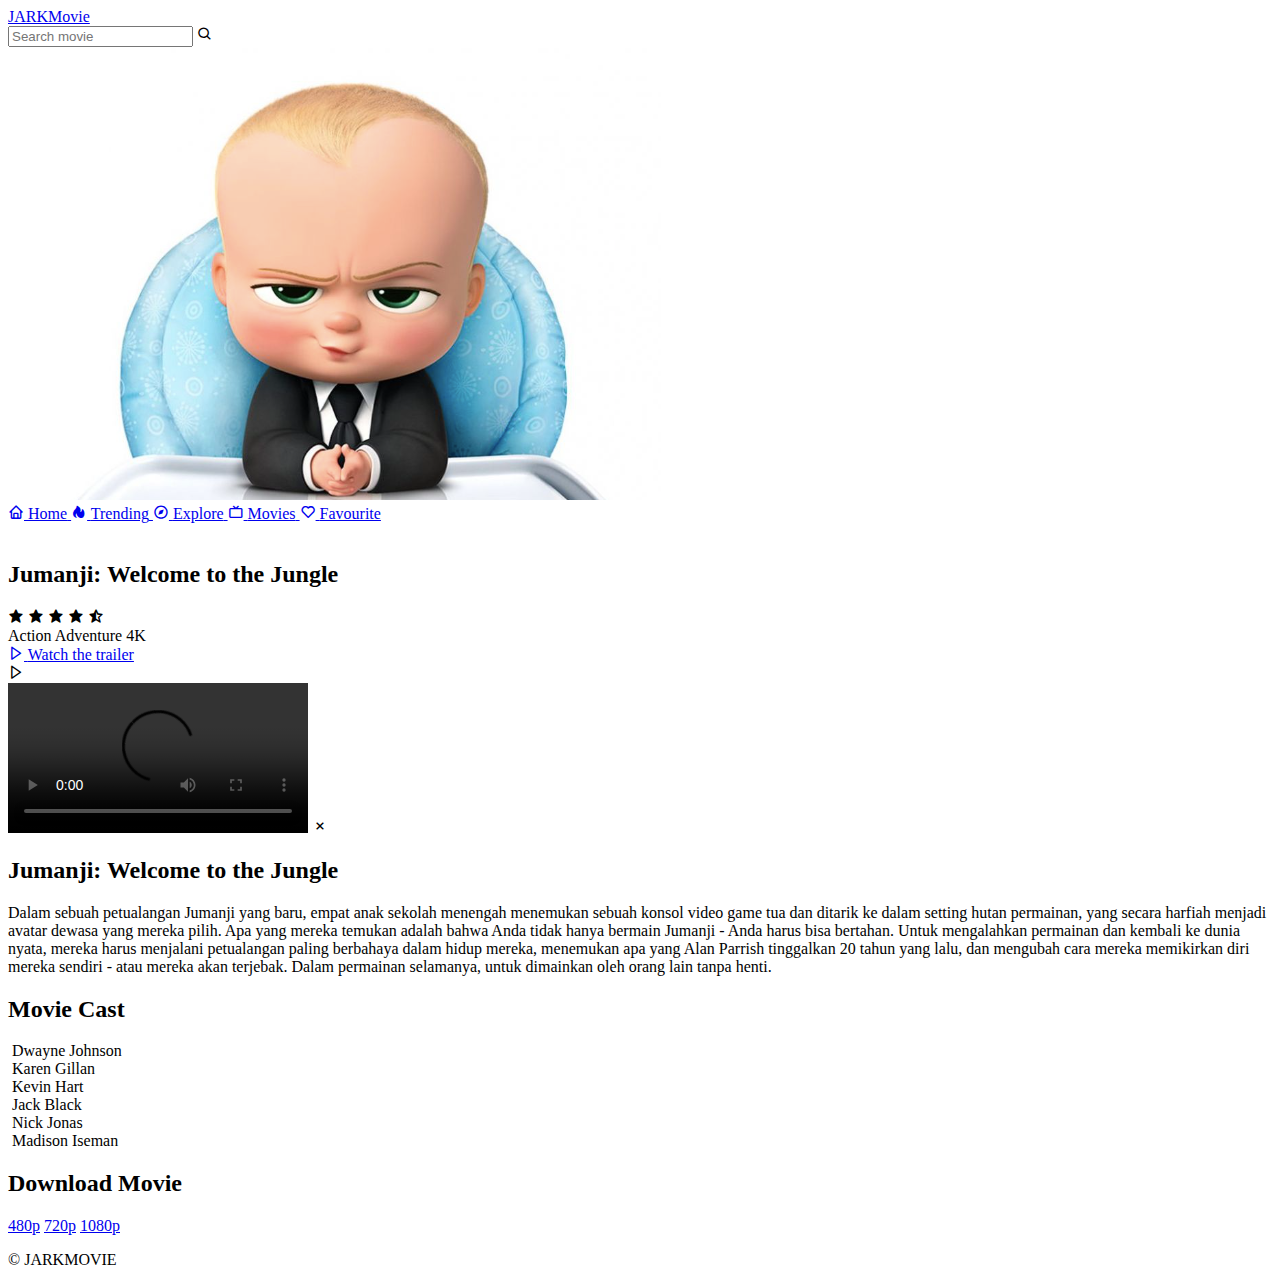
==== moviepage.html @ 7f8a7d03 "Tambahkan Moviepage" ====
<!DOCTYPE html>
<html lang="en">
<head>
    <meta charset="UTF-8">
    <meta name="viewport" content="width=device-width, initial-scale=1.0">
    <title>Jumanji: Welcome to the Jungle</title>

    <link rel="stylesheet" href="style.css">
    <link rel="shortcut icon" href="img/fav-icon.png" type="image/x-icon">
    <link href='https://unpkg.com/boxicons@2.1.4/css/boxicons.min.css' rel='stylesheet'>
</head>
<body>
    <header>
        <div class="nav container">
            <a href="uts.html" class="logo">
                JARK<span>Movie</span>
            </a>

            <div class="search-box">
                <input type="search" name="" id="search-input" placeholder="Search movie">
                <i class='bx bx-search' ></i>
            </div>
            <a href="#" class="user">
                <img src="img/user1.jpg" alt="" class="user-img">
            </a>

            <div class="navbar">
                <a href="uts.html" class="nav-link nav-active">
                    <i class='bx bx-home' ></i>
                    <span class="nav-link-title">Home</span>  
                </a>

                <a href="#home" class="nav-link">
                    <i class='bx bxs-hot' ></i>
                    <span class="nav-link-title">Trending</span>
                </a>

                <a href="#home" class="nav-link">
                    <i class='bx bx-compass' ></i>
                    <span class="nav-link-title">Explore</span>  
                </a>

                <a href="#home" class="nav-link">
                    <i class='bx bx-tv' ></i>
                    <span class="nav-link-title">Movies</span>
                </a>

                <a href="#home" class="nav-link">
                    <i class='bx bx-heart' ></i>
                    <span class="nav-link-title">Favourite</span>
                </a>
            </div>
        </div>
    </header>
    <div class="play-container container">
        <img src="play-page/play-background.jpg" alt="" class="play-img">
        <div class="play-text">
            <h2>Jumanji: Welcome to the Jungle</h2>
            <div class="rating">
                <i class='bx bxs-star' ></i>
                <i class='bx bxs-star' ></i>
                <i class='bx bxs-star' ></i>
                <i class='bx bxs-star' ></i>
                <i class='bx bxs-star-half' ></i>
            </div>
            <div class="tags">
                <span>Action</span>
                <span>Adventure</span>
                <span>4K</span>
            </div>
            <!--Trailer-->
            <a href="#" class="watch-btn">
                <i class='bx bx-right-arrow' ></i>
                <span>Watch the trailer</span>
            </a>
        </div>
        <i class='bx bx-right-arrow play-movie' ></i>
        <div class="video-container">
            <div class="video-box">
                <video id="myvideo" src="play-page/Jumanji.mp4" controls></video>
                <i class='bx bx-x close-video'></i>
            </div>
        </div>
    </div>
    <!--about-->
    <div class="about-movie container">
        <h2>Jumanji: Welcome to the Jungle</h2>
        <p>Dalam sebuah petualangan Jumanji yang baru, empat anak sekolah menengah menemukan sebuah konsol video game tua dan ditarik ke dalam setting hutan permainan, yang secara harfiah menjadi avatar dewasa yang mereka pilih. Apa yang mereka temukan adalah bahwa Anda tidak hanya bermain Jumanji - Anda harus bisa bertahan. Untuk mengalahkan permainan dan kembali ke dunia nyata, mereka harus menjalani petualangan paling berbahaya dalam hidup mereka, menemukan apa yang Alan Parrish tinggalkan 20 tahun yang lalu, dan mengubah cara mereka memikirkan diri mereka sendiri - atau mereka akan terjebak. Dalam permainan selamanya, untuk dimainkan oleh orang lain tanpa henti.</p>
        <h2 class="cast-heading">Movie Cast</h2>
        <div class="cast">
            <div class="cast-box">
                <img src="play-page/cast1.jpg" alt=""   class="cast-img">
                <span class="cast-title">Dwayne Johnson</span>
            </div>
            <div class="cast-box">
                <img src="play-page/cast2.jpg" alt=""   class="cast-img">
                <span class="cast-title">Karen Gillan</span>
            </div>
            <div class="cast-box">
                <img src="play-page/cast3.jpg" alt=""   class="cast-img">
                <span class="cast-title">Kevin Hart</span>
            </div>
            <div class="cast-box">
                <img src="play-page/cast4.jpg" alt=""   class="cast-img">
                <span class="cast-title">Jack Black</span>
            </div>
            <div class="cast-box">
                <img src="play-page/cast5.jpg" alt=""   class="cast-img">
                <span class="cast-title">Nick Jonas</span>
            </div>
            <div class="cast-box">
                <img src="play-page/cast6.jpg" alt=""   class="cast-img">
                <span class="cast-title">Madison Iseman</span>
            </div>
        </div>
    </div>

    <div class="download">
        <h2 class="download-title">Download Movie</h2>
        <div class="download-links">
            <a href="play-page/Jumanji.mp4" download>480p</a>
            <a href="play-page/Jumanji.mp4" download>720p</a>
            <a href="play-page/Jumanji.mp4" download>1080p</a>
        </div>
    </div>

 
    <div class="copyright">
        <p>&#169; JARKMOVIE</p>
    </div>


   <script src="swiper-bundle.min.js"></script>
    <script src="main.js"></script>
</body>
</html>
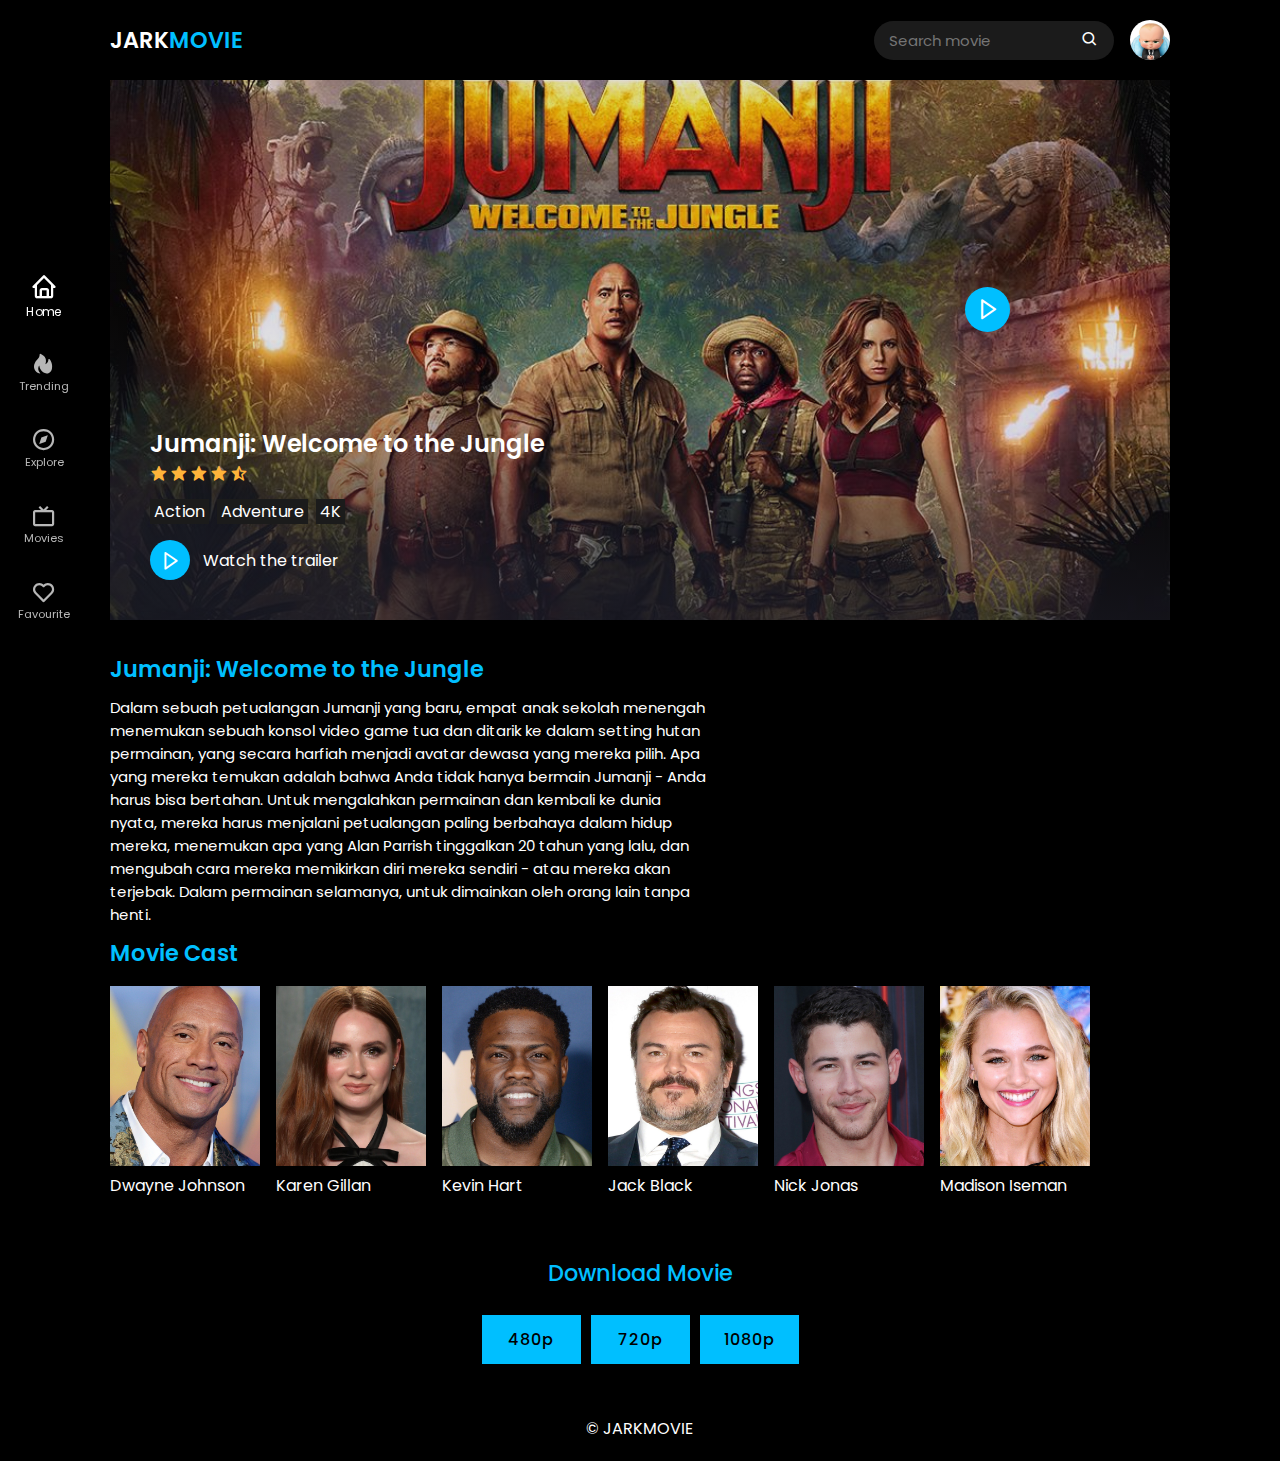
==== commit 4be44032: "tambah folder play-page" ====
--- a/moviepage.html
+++ b/moviepage.html
@@ -5,14 +5,14 @@
     <meta name="viewport" content="width=device-width, initial-scale=1.0">
     <title>Jumanji: Welcome to the Jungle</title>
 
-    <link rel="stylesheet" href="style.css">
-    <link rel="shortcut icon" href="img/fav-icon.png" type="image/x-icon">
+    <link rel="stylesheet" href="css\style.css">
+    <link rel="shortcut icon" href="img\fav-icon.png" type="image/x-icon">
     <link href='https://unpkg.com/boxicons@2.1.4/css/boxicons.min.css' rel='stylesheet'>
 </head>
 <body>
     <header>
         <div class="nav container">
-            <a href="uts.html" class="logo">
+            <a href="homepage.html" class="logo">
                 JARK<span>Movie</span>
             </a>
 
@@ -25,7 +25,7 @@
             </a>
 
             <div class="navbar">
-                <a href="uts.html" class="nav-link nav-active">
+                <a href="homepage.html" class="nav-link nav-active">
                     <i class='bx bx-home' ></i>
                     <span class="nav-link-title">Home</span>  
                 </a>
